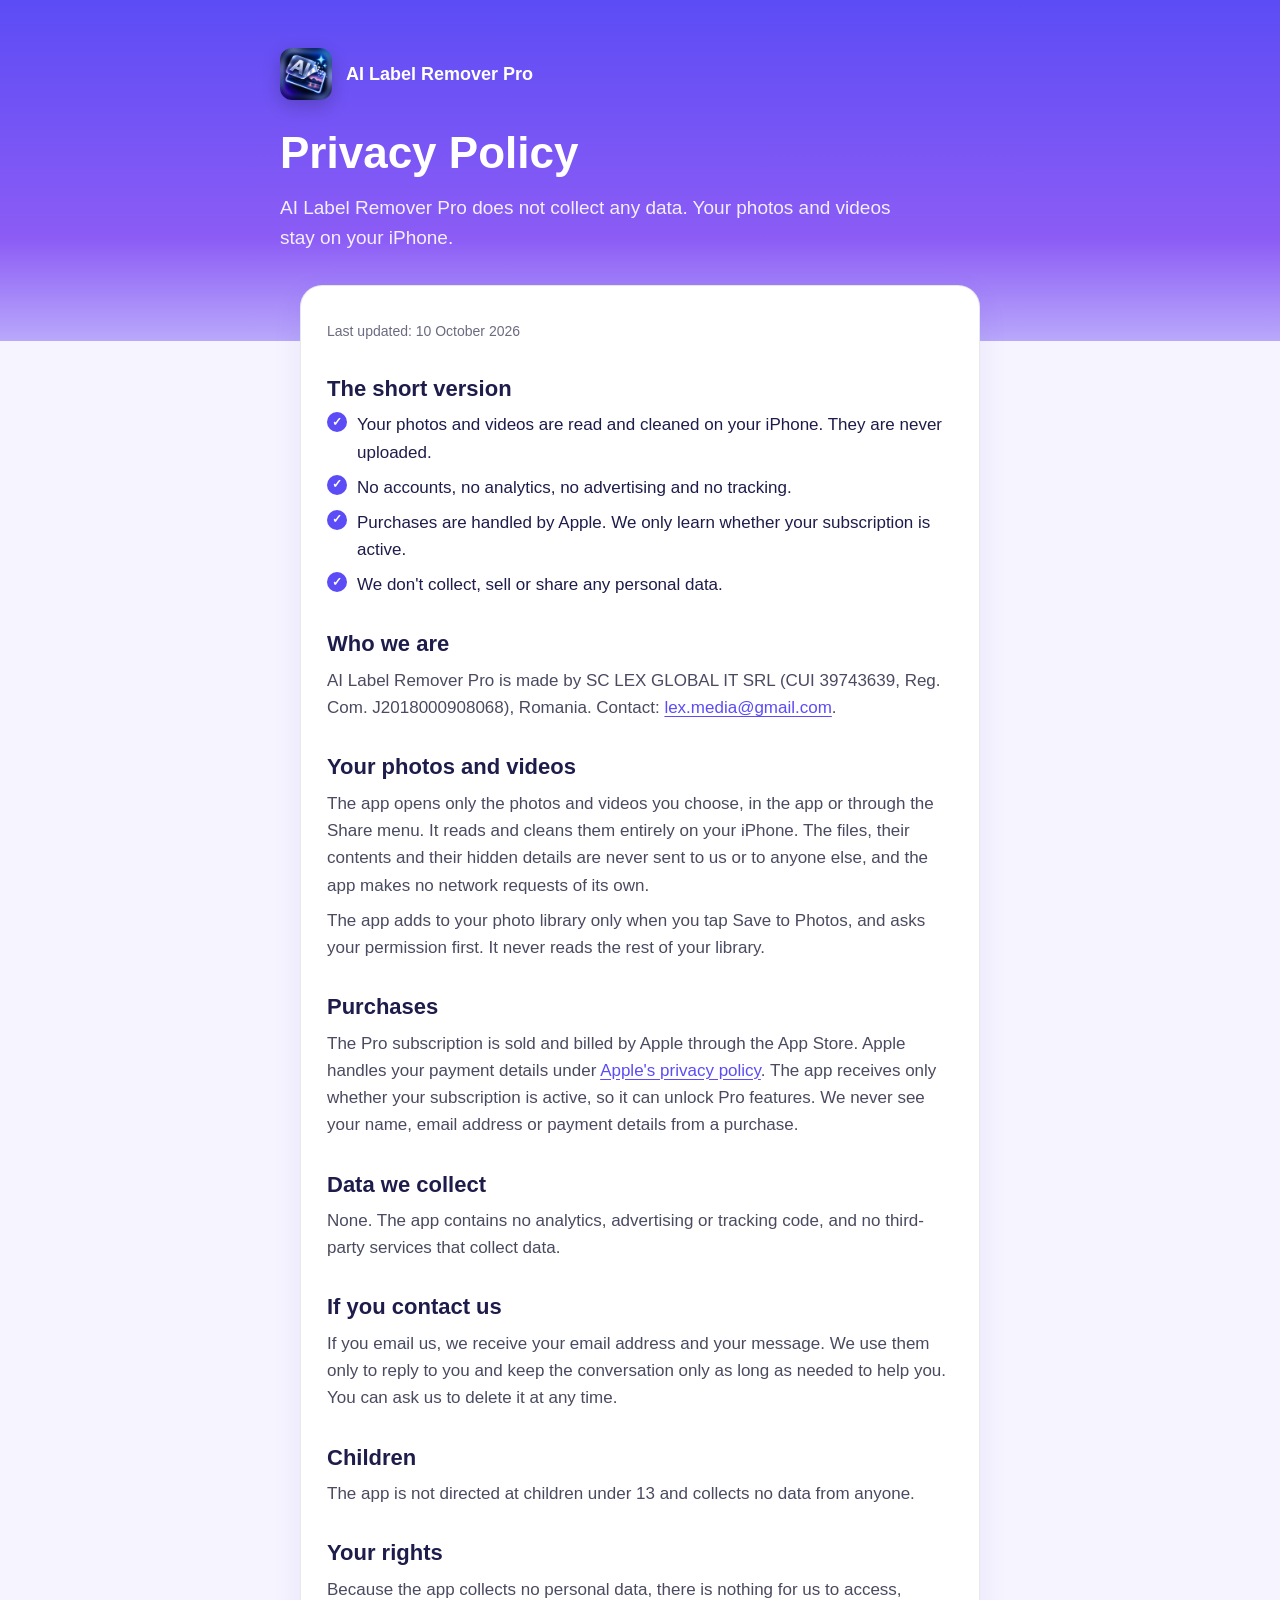
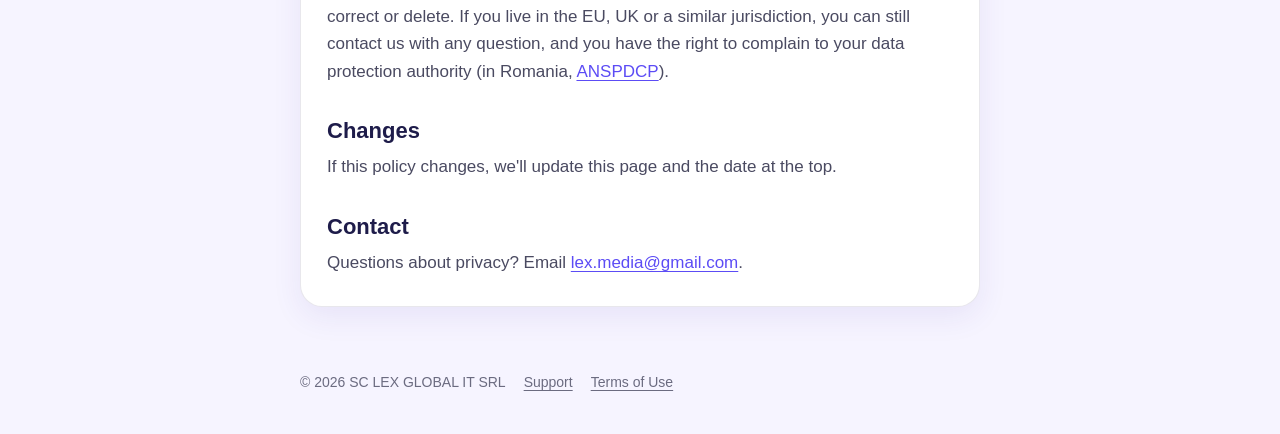
==== privacy/index.html @ e5408a16 "Support and privacy pages for AI Label Remover Pro" ====
<!doctype html>
<html lang="en">
<head>
<meta charset="utf-8">
<meta name="viewport" content="width=device-width, initial-scale=1">
<title>AI Label Remover Pro – Privacy Policy</title>
<meta name="description" content="AI Label Remover Pro does not collect any data. Your photos and videos are processed on your iPhone and never uploaded.">
<link rel="icon" href="../icon.png">
<link rel="stylesheet" href="../style.css">
</head>
<body>
<header class="hero">
  <div class="in">
    <a class="brand" href="../"><img src="../icon.png" alt="" width="52" height="52">AI Label Remover Pro</a>
    <h1>Privacy Policy</h1>
    <p class="lede">AI Label Remover Pro does not collect any data. Your photos and videos stay on your iPhone.</p>
  </div>
</header>
<main>
  <section class="card">
    <p class="date">Last updated: 10 October 2026</p>
    <h2>The short version</h2>
    <ul class="ticks">
      <li>Your photos and videos are read and cleaned on your iPhone. They are never uploaded.</li>
      <li>No accounts, no analytics, no advertising and no tracking.</li>
      <li>Purchases are handled by Apple. We only learn whether your subscription is active.</li>
      <li>We don't collect, sell or share any personal data.</li>
    </ul>

    <h2>Who we are</h2>
    <p>AI Label Remover Pro is made by SC LEX GLOBAL IT SRL (CUI 39743639, Reg. Com. J2018000908068), Romania. Contact: <a href="mailto:lex.media@gmail.com">lex.media@gmail.com</a>.</p>

    <h2>Your photos and videos</h2>
    <p>The app opens only the photos and videos you choose, in the app or through the Share menu. It reads and cleans them entirely on your iPhone. The files, their contents and their hidden details are never sent to us or to anyone else, and the app makes no network requests of its own.</p>
    <p>The app adds to your photo library only when you tap Save to Photos, and asks your permission first. It never reads the rest of your library.</p>

    <h2>Purchases</h2>
    <p>The Pro subscription is sold and billed by Apple through the App Store. Apple handles your payment details under <a href="https://www.apple.com/legal/privacy/">Apple's privacy policy</a>. The app receives only whether your subscription is active, so it can unlock Pro features. We never see your name, email address or payment details from a purchase.</p>

    <h2>Data we collect</h2>
    <p>None. The app contains no analytics, advertising or tracking code, and no third-party services that collect data.</p>

    <h2>If you contact us</h2>
    <p>If you email us, we receive your email address and your message. We use them only to reply to you and keep the conversation only as long as needed to help you. You can ask us to delete it at any time.</p>

    <h2>Children</h2>
    <p>The app is not directed at children under 13 and collects no data from anyone.</p>

    <h2>Your rights</h2>
    <p>Because the app collects no personal data, there is nothing for us to access, correct or delete. If you live in the EU, UK or a similar jurisdiction, you can still contact us with any question, and you have the right to complain to your data protection authority (in Romania, <a href="https://www.dataprotection.ro/">ANSPDCP</a>).</p>

    <h2>Changes</h2>
    <p>If this policy changes, we'll update this page and the date at the top.</p>

    <h2>Contact</h2>
    <p>Questions about privacy? Email <a href="mailto:lex.media@gmail.com">lex.media@gmail.com</a>.</p>
  </section>
</main>
<footer>
  <span>© 2026 SC LEX GLOBAL IT SRL</span>
  <a href="../">Support</a>
  <a href="https://www.apple.com/legal/internet-services/itunes/dev/stdeula/">Terms of Use</a>
</footer>
</body>
</html>
---- style.css ----
:root {
  --violet: #5c4cf5; --purple: #8c5cf5; --ink: #1e1c4a; --body: #4a4a61; --muted: #6b6b80;
  --bg: #f6f4ff; --card: #ffffff; --line: rgba(30, 28, 74, .1);
}
@media (prefers-color-scheme: dark) {
  :root { --ink: #f3f2ff; --body: #c9c8dc; --muted: #9a99b3; --bg: #15132a; --card: #201d3d; --line: rgba(255,255,255,.1); }
}
* { box-sizing: border-box; }
html { -webkit-text-size-adjust: 100%; }
body { margin: 0; background: var(--bg); color: var(--body); font: 17px/1.6 -apple-system, BlinkMacSystemFont, "SF Pro Text", "Segoe UI", Roboto, sans-serif; }
a { color: var(--violet); text-underline-offset: 3px; }
@media (prefers-color-scheme: dark) { a { color: #a99cff; } }
.hero { background: linear-gradient(180deg, var(--violet), var(--purple) 70%, #b9a8fb); color: #fff; padding: 48px 20px 88px; }
.hero .in, main { max-width: 720px; margin: 0 auto; }
.brand { display: flex; align-items: center; gap: 14px; margin-bottom: 28px; color: #fff; text-decoration: none; font-weight: 700; font-size: 18px; }
.brand img { width: 52px; height: 52px; border-radius: 12px; box-shadow: 0 6px 18px rgba(0,0,0,.2); }
.tag { display: inline-block; padding: 6px 12px; border-radius: 999px; background: rgba(255,255,255,.2); font-size: 14px; font-weight: 600; margin-bottom: 14px; }
h1 { margin: 0; color: #fff; font-size: clamp(30px, 6vw, 44px); line-height: 1.15; text-wrap: balance; }
.lede { margin: 14px 0 0; color: rgba(255,255,255,.9); font-size: 19px; max-width: 60ch; }
main { padding: 0 20px 64px; margin-top: -56px; }
.card { background: var(--card); border: 1px solid var(--line); border-radius: 22px; padding: 26px 26px 30px; box-shadow: 0 10px 30px rgba(60, 40, 160, .08); }
.card + .card { margin-top: 18px; }
h2 { color: var(--ink); font-size: 22px; line-height: 1.3; margin: 32px 0 6px; }
.card > h2:first-child { margin-top: 0; }
h3 { color: var(--ink); font-size: 18px; line-height: 1.35; margin: 24px 0 0; }
p, li { margin: 8px 0 0; }
ul { padding-left: 22px; margin: 8px 0 0; }
.ticks { list-style: none; padding: 0; }
.ticks li { position: relative; padding-left: 30px; color: var(--ink); }
.ticks li::before { content: "✓"; position: absolute; left: 0; top: 1px; width: 20px; height: 20px; border-radius: 50%; background: var(--violet); color: #fff; font-size: 12px; font-weight: 800; display: grid; place-items: center; }
.date { color: var(--muted); font-size: 14px; }
.mail { display: inline-block; margin-top: 10px; padding: 12px 18px; border-radius: 999px; background: var(--violet); color: #fff; text-decoration: none; font-weight: 600; word-break: break-all; }
footer { max-width: 720px; margin: 0 auto; padding: 0 20px 40px; color: var(--muted); font-size: 14px; display: flex; flex-wrap: wrap; gap: 8px 18px; }
footer a { color: var(--muted); }
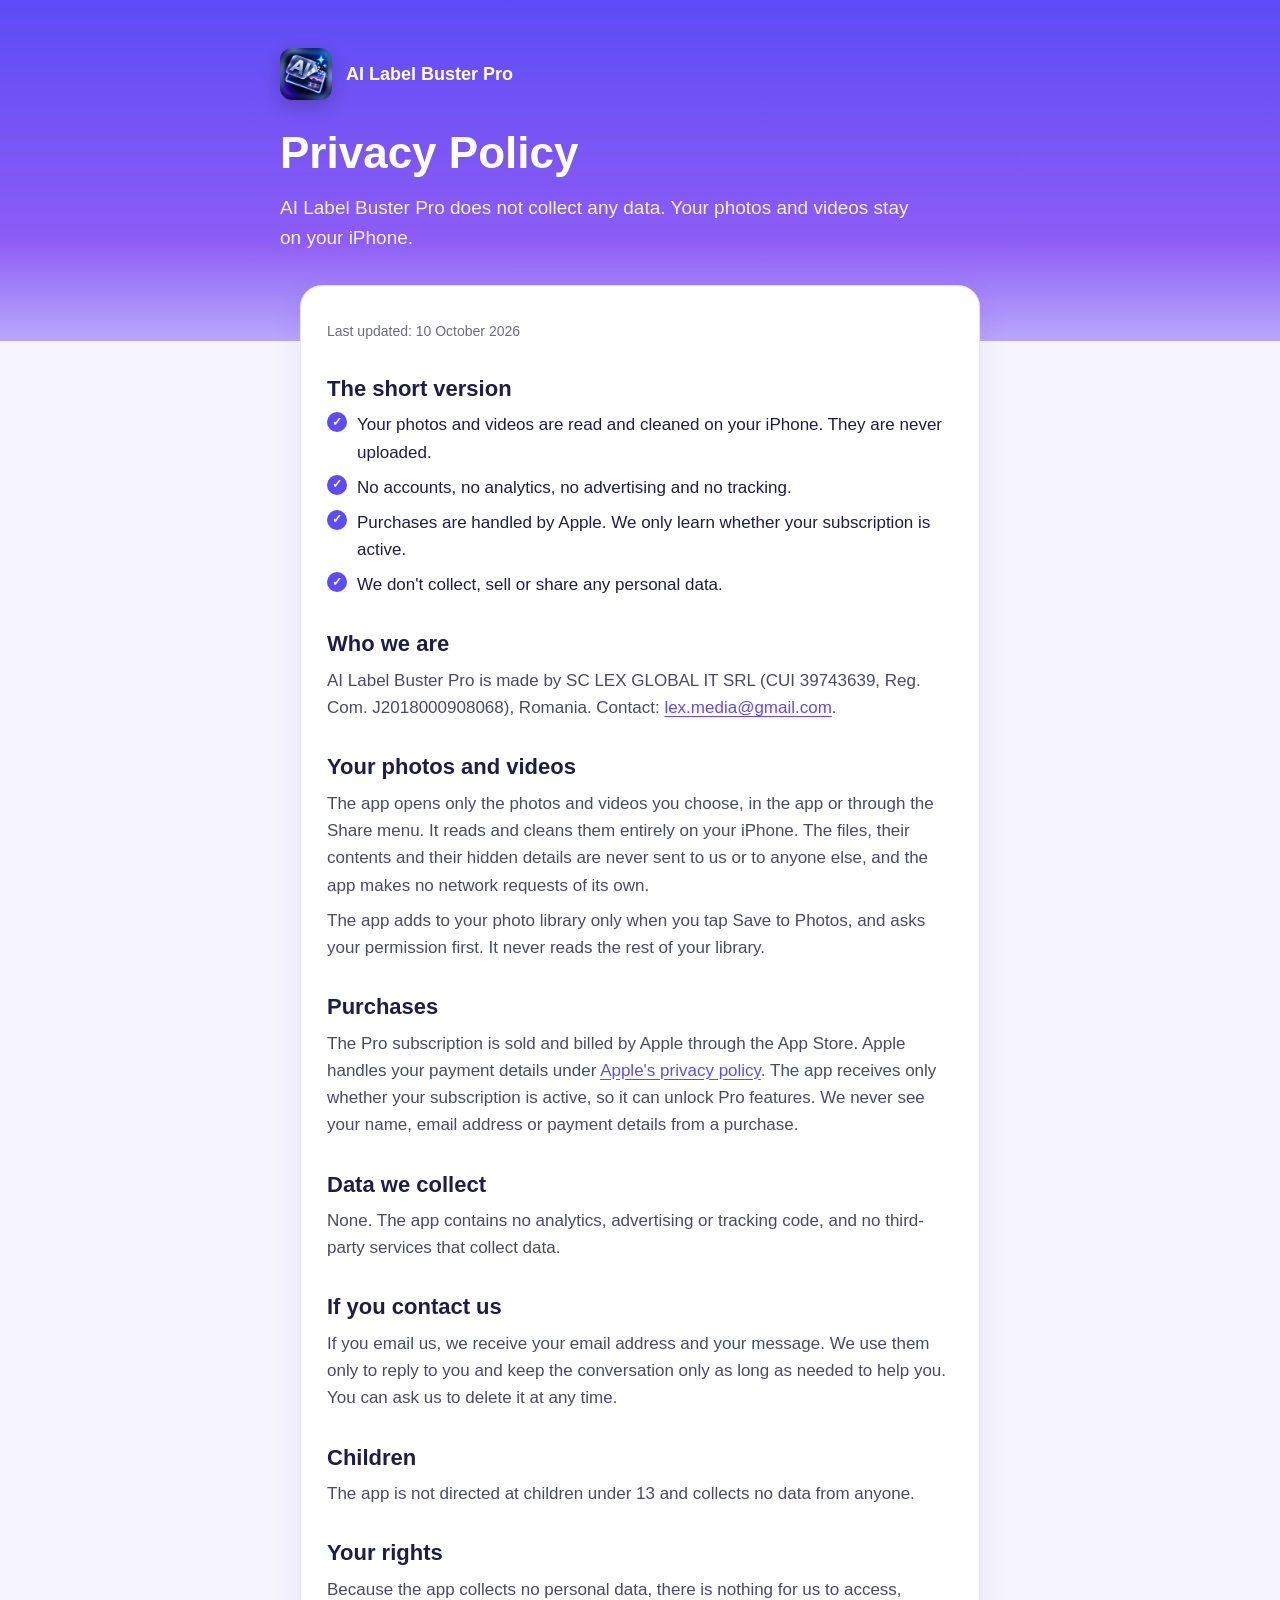
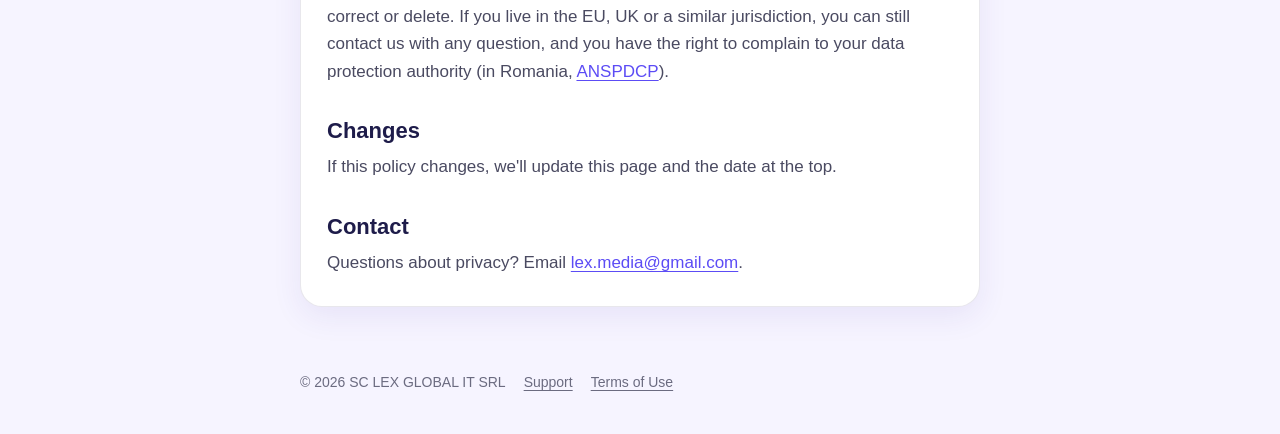
==== commit 6109b42d: "Rename to AI Label Buster Pro" ====
--- a/privacy/index.html
+++ b/privacy/index.html
@@ -3,17 +3,17 @@
 <head>
 <meta charset="utf-8">
 <meta name="viewport" content="width=device-width, initial-scale=1">
-<title>AI Label Remover Pro – Privacy Policy</title>
-<meta name="description" content="AI Label Remover Pro does not collect any data. Your photos and videos are processed on your iPhone and never uploaded.">
+<title>AI Label Buster Pro – Privacy Policy</title>
+<meta name="description" content="AI Label Buster Pro does not collect any data. Your photos and videos are processed on your iPhone and never uploaded.">
 <link rel="icon" href="../icon.png">
 <link rel="stylesheet" href="../style.css">
 </head>
 <body>
 <header class="hero">
   <div class="in">
-    <a class="brand" href="../"><img src="../icon.png" alt="" width="52" height="52">AI Label Remover Pro</a>
+    <a class="brand" href="../"><img src="../icon.png" alt="" width="52" height="52">AI Label Buster Pro</a>
     <h1>Privacy Policy</h1>
-    <p class="lede">AI Label Remover Pro does not collect any data. Your photos and videos stay on your iPhone.</p>
+    <p class="lede">AI Label Buster Pro does not collect any data. Your photos and videos stay on your iPhone.</p>
   </div>
 </header>
 <main>
@@ -28,7 +28,7 @@
     </ul>
 
     <h2>Who we are</h2>
-    <p>AI Label Remover Pro is made by SC LEX GLOBAL IT SRL (CUI 39743639, Reg. Com. J2018000908068), Romania. Contact: <a href="mailto:lex.media@gmail.com">lex.media@gmail.com</a>.</p>
+    <p>AI Label Buster Pro is made by SC LEX GLOBAL IT SRL (CUI 39743639, Reg. Com. J2018000908068), Romania. Contact: <a href="mailto:lex.media@gmail.com">lex.media@gmail.com</a>.</p>
 
     <h2>Your photos and videos</h2>
     <p>The app opens only the photos and videos you choose, in the app or through the Share menu. It reads and cleans them entirely on your iPhone. The files, their contents and their hidden details are never sent to us or to anyone else, and the app makes no network requests of its own.</p>
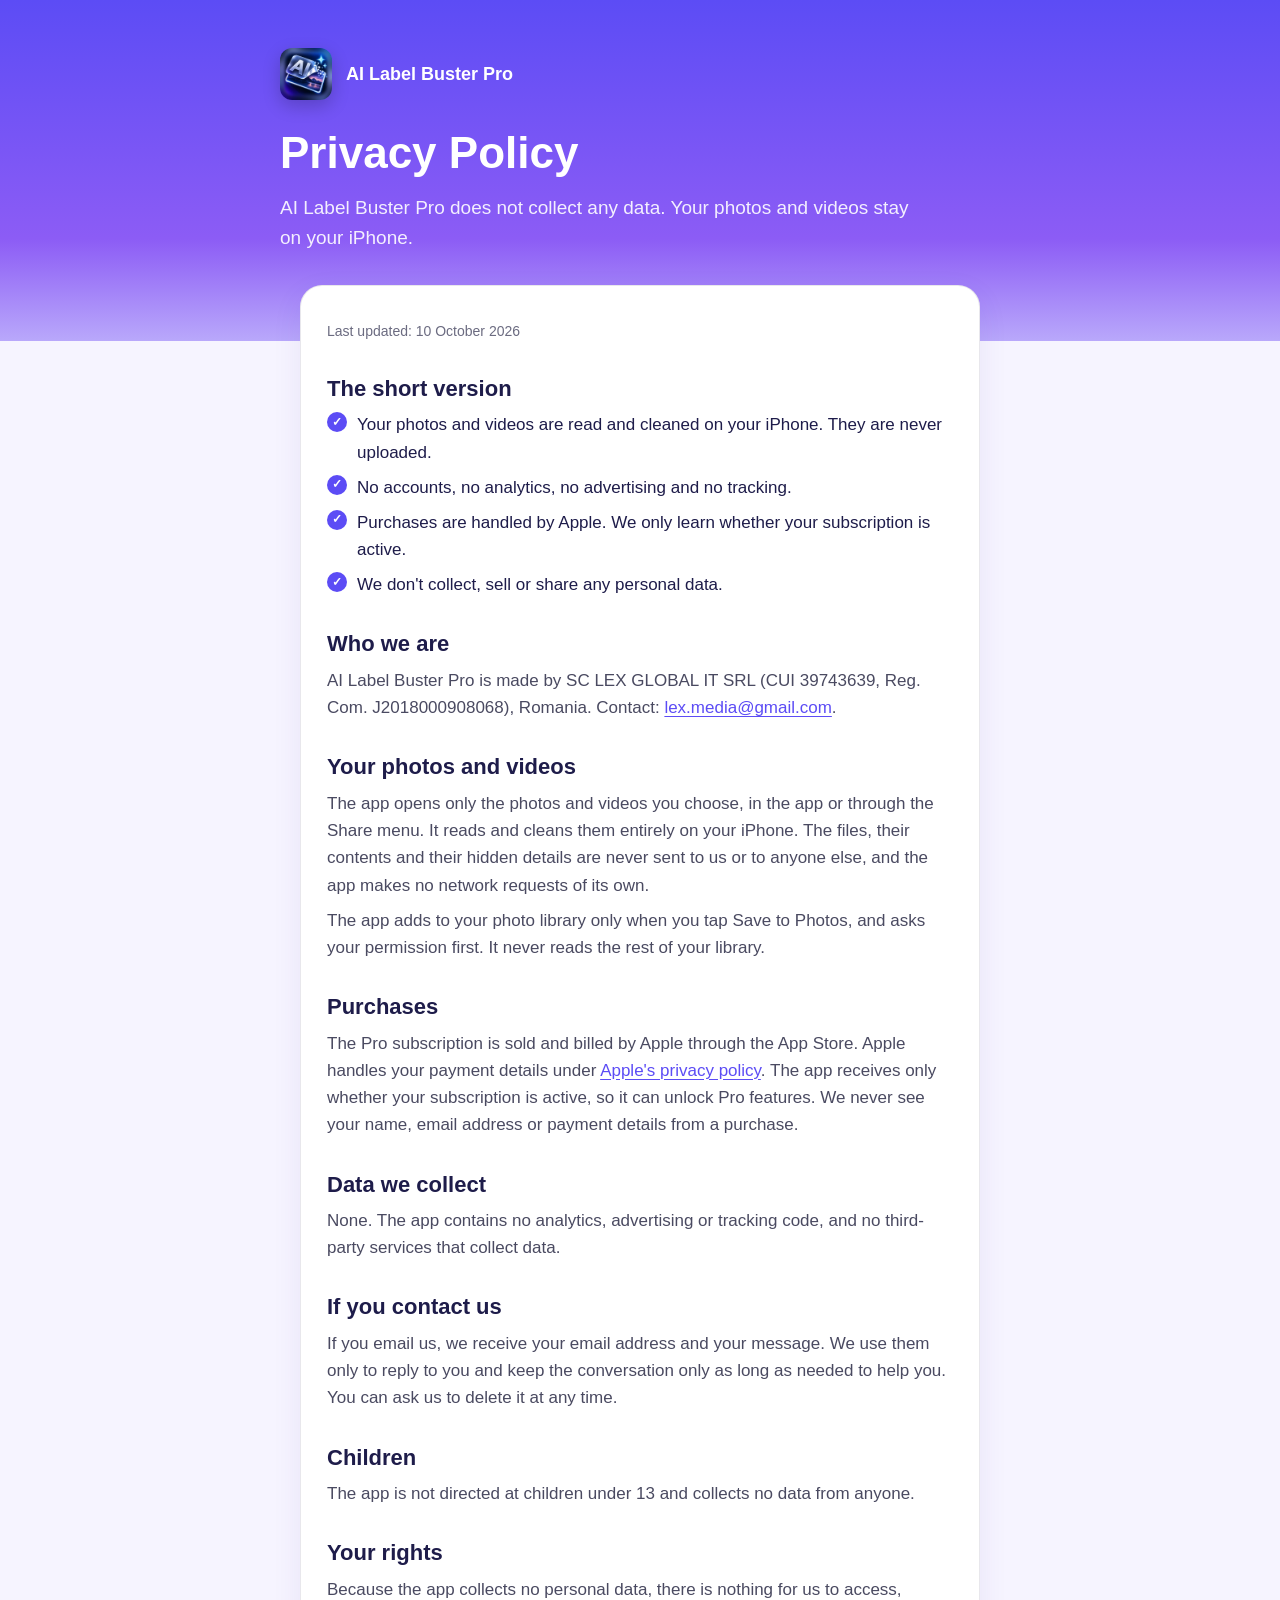
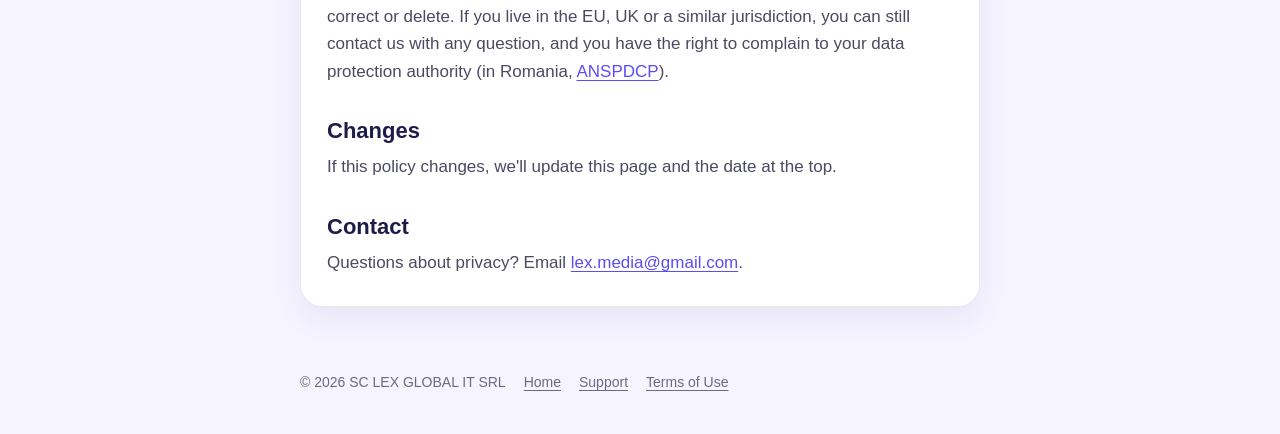
==== commit d326caa9: "Landing page for ailabelbuster.com (keyword-targeted, metacleanai layout in the app's violet palette" ====
--- a/privacy/index.html
+++ b/privacy/index.html
@@ -3,15 +3,16 @@
 <head>
 <meta charset="utf-8">
 <meta name="viewport" content="width=device-width, initial-scale=1">
-<title>AI Label Buster Pro – Privacy Policy</title>
+<title>Privacy Policy | AI Label Buster Pro</title>
 <meta name="description" content="AI Label Buster Pro does not collect any data. Your photos and videos are processed on your iPhone and never uploaded.">
-<link rel="icon" href="../icon.png">
-<link rel="stylesheet" href="../style.css">
+<link rel="icon" href="/favicon.png">
+<link rel="stylesheet" href="/style.css">
+<link rel="canonical" href="https://ailabelbuster.com/privacy/">
 </head>
 <body>
 <header class="hero">
   <div class="in">
-    <a class="brand" href="../"><img src="../icon.png" alt="" width="52" height="52">AI Label Buster Pro</a>
+    <a class="brand" href="/"><img src="/img/icon.webp" alt="" width="52" height="52">AI Label Buster Pro</a>
     <h1>Privacy Policy</h1>
     <p class="lede">AI Label Buster Pro does not collect any data. Your photos and videos stay on your iPhone.</p>
   </div>
@@ -58,7 +59,8 @@
 </main>
 <footer>
   <span>© 2026 SC LEX GLOBAL IT SRL</span>
-  <a href="../">Support</a>
+  <a href="/">Home</a>
+  <a href="/support/">Support</a>
   <a href="https://www.apple.com/legal/internet-services/itunes/dev/stdeula/">Terms of Use</a>
 </footer>
 </body>
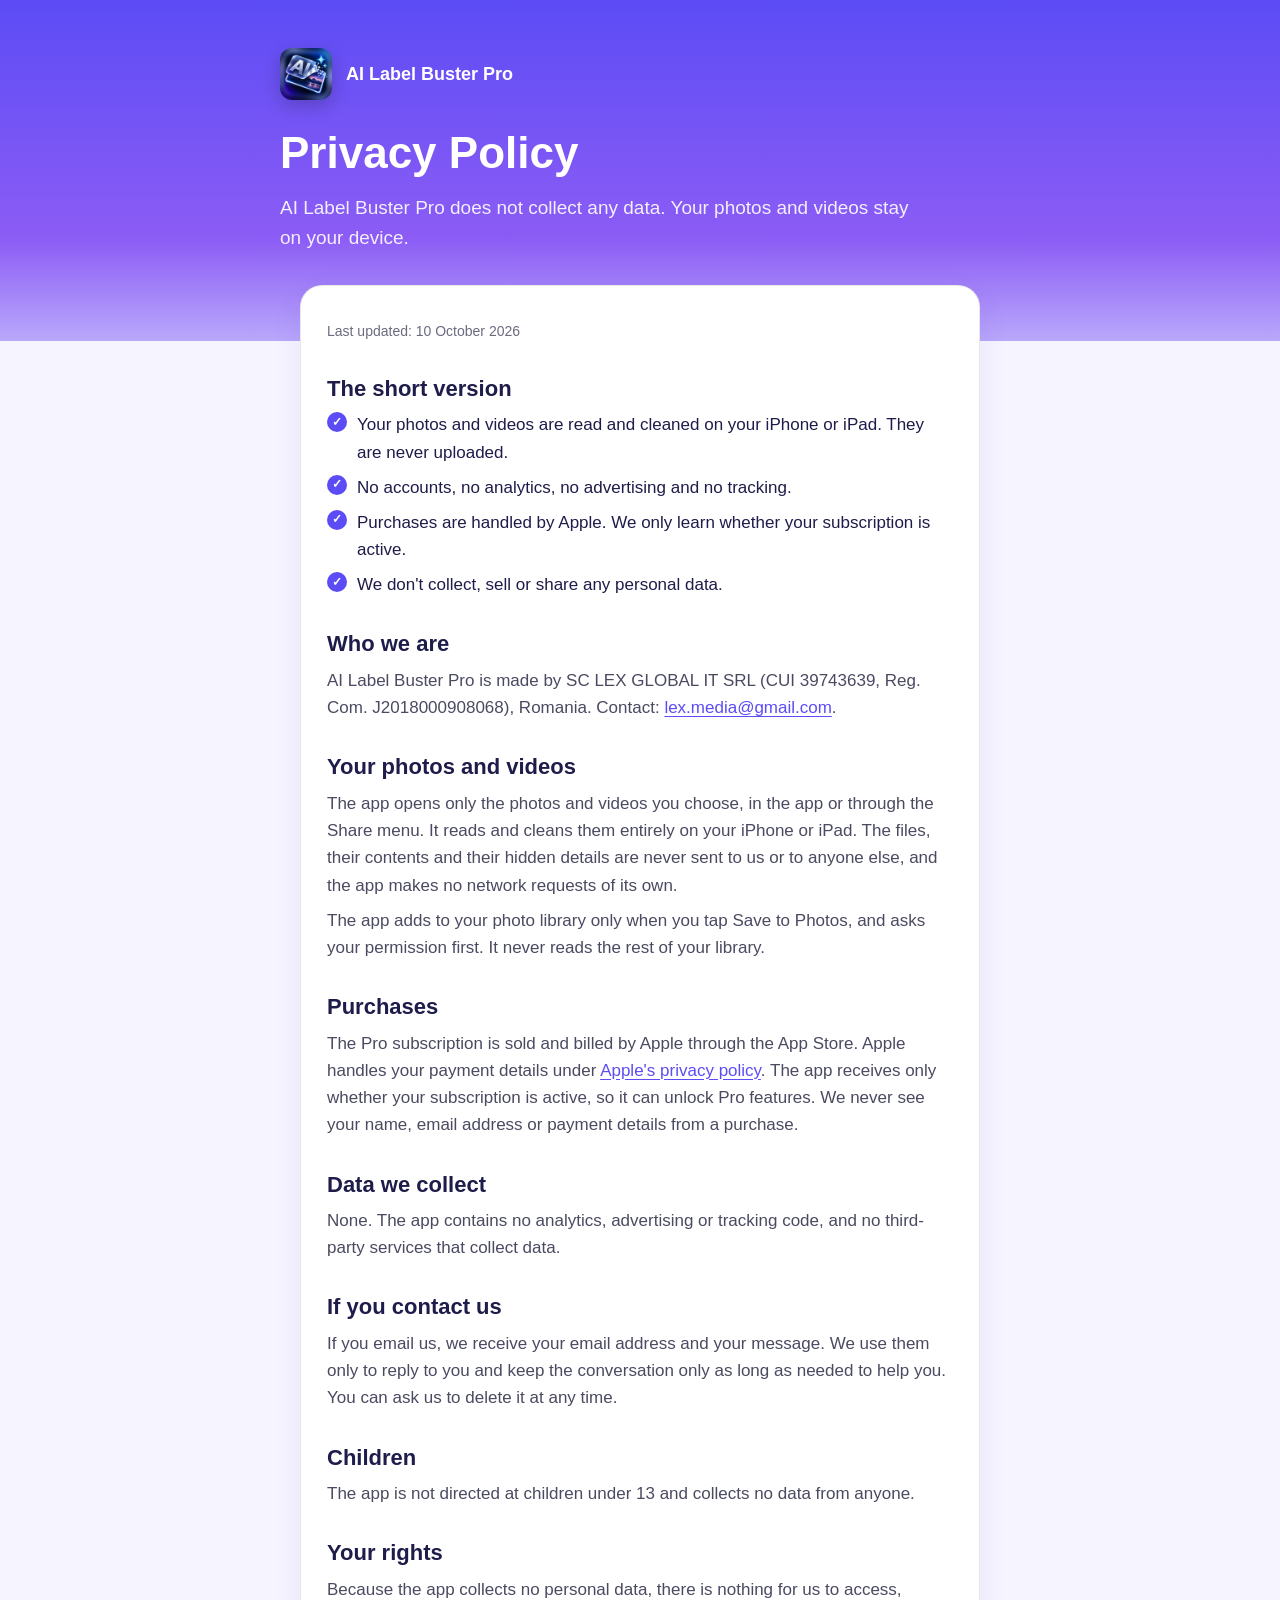
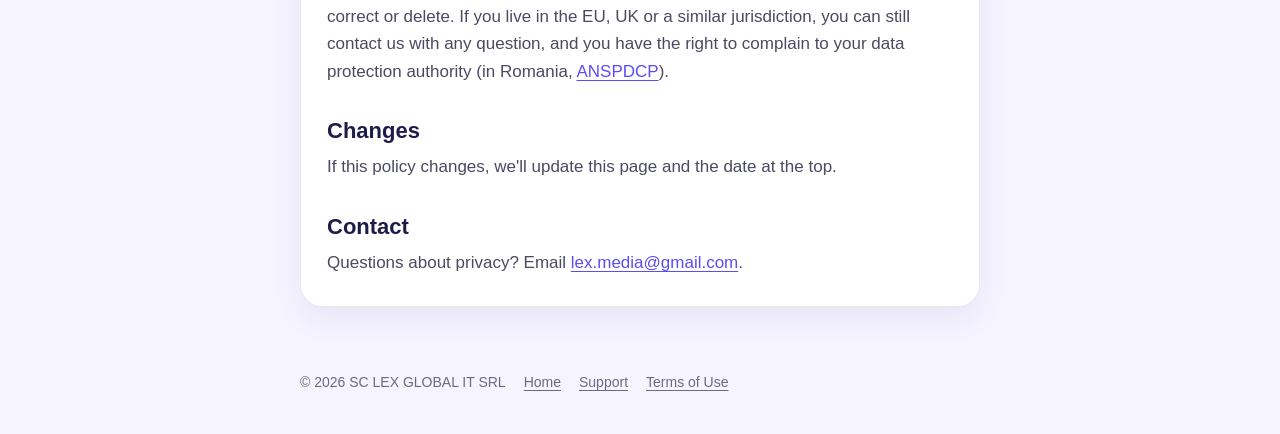
==== commit ce6e6bd2: "Privacy, support and landing copy cover iPad" ====
--- a/privacy/index.html
+++ b/privacy/index.html
@@ -4,7 +4,7 @@
 <meta charset="utf-8">
 <meta name="viewport" content="width=device-width, initial-scale=1">
 <title>Privacy Policy | AI Label Buster Pro</title>
-<meta name="description" content="AI Label Buster Pro does not collect any data. Your photos and videos are processed on your iPhone and never uploaded.">
+<meta name="description" content="AI Label Buster Pro does not collect any data. Your photos and videos are processed on your iPhone or iPad and never uploaded.">
 <link rel="icon" href="/favicon.png">
 <link rel="stylesheet" href="/style.css">
 <link rel="canonical" href="https://ailabelbuster.com/privacy/">
@@ -14,7 +14,7 @@
   <div class="in">
     <a class="brand" href="/"><img src="/img/icon.webp" alt="" width="52" height="52">AI Label Buster Pro</a>
     <h1>Privacy Policy</h1>
-    <p class="lede">AI Label Buster Pro does not collect any data. Your photos and videos stay on your iPhone.</p>
+    <p class="lede">AI Label Buster Pro does not collect any data. Your photos and videos stay on your device.</p>
   </div>
 </header>
 <main>
@@ -22,7 +22,7 @@
     <p class="date">Last updated: 10 October 2026</p>
     <h2>The short version</h2>
     <ul class="ticks">
-      <li>Your photos and videos are read and cleaned on your iPhone. They are never uploaded.</li>
+      <li>Your photos and videos are read and cleaned on your iPhone or iPad. They are never uploaded.</li>
       <li>No accounts, no analytics, no advertising and no tracking.</li>
       <li>Purchases are handled by Apple. We only learn whether your subscription is active.</li>
       <li>We don't collect, sell or share any personal data.</li>
@@ -32,7 +32,7 @@
     <p>AI Label Buster Pro is made by SC LEX GLOBAL IT SRL (CUI 39743639, Reg. Com. J2018000908068), Romania. Contact: <a href="mailto:lex.media@gmail.com">lex.media@gmail.com</a>.</p>
 
     <h2>Your photos and videos</h2>
-    <p>The app opens only the photos and videos you choose, in the app or through the Share menu. It reads and cleans them entirely on your iPhone. The files, their contents and their hidden details are never sent to us or to anyone else, and the app makes no network requests of its own.</p>
+    <p>The app opens only the photos and videos you choose, in the app or through the Share menu. It reads and cleans them entirely on your iPhone or iPad. The files, their contents and their hidden details are never sent to us or to anyone else, and the app makes no network requests of its own.</p>
     <p>The app adds to your photo library only when you tap Save to Photos, and asks your permission first. It never reads the rest of your library.</p>
 
     <h2>Purchases</h2>
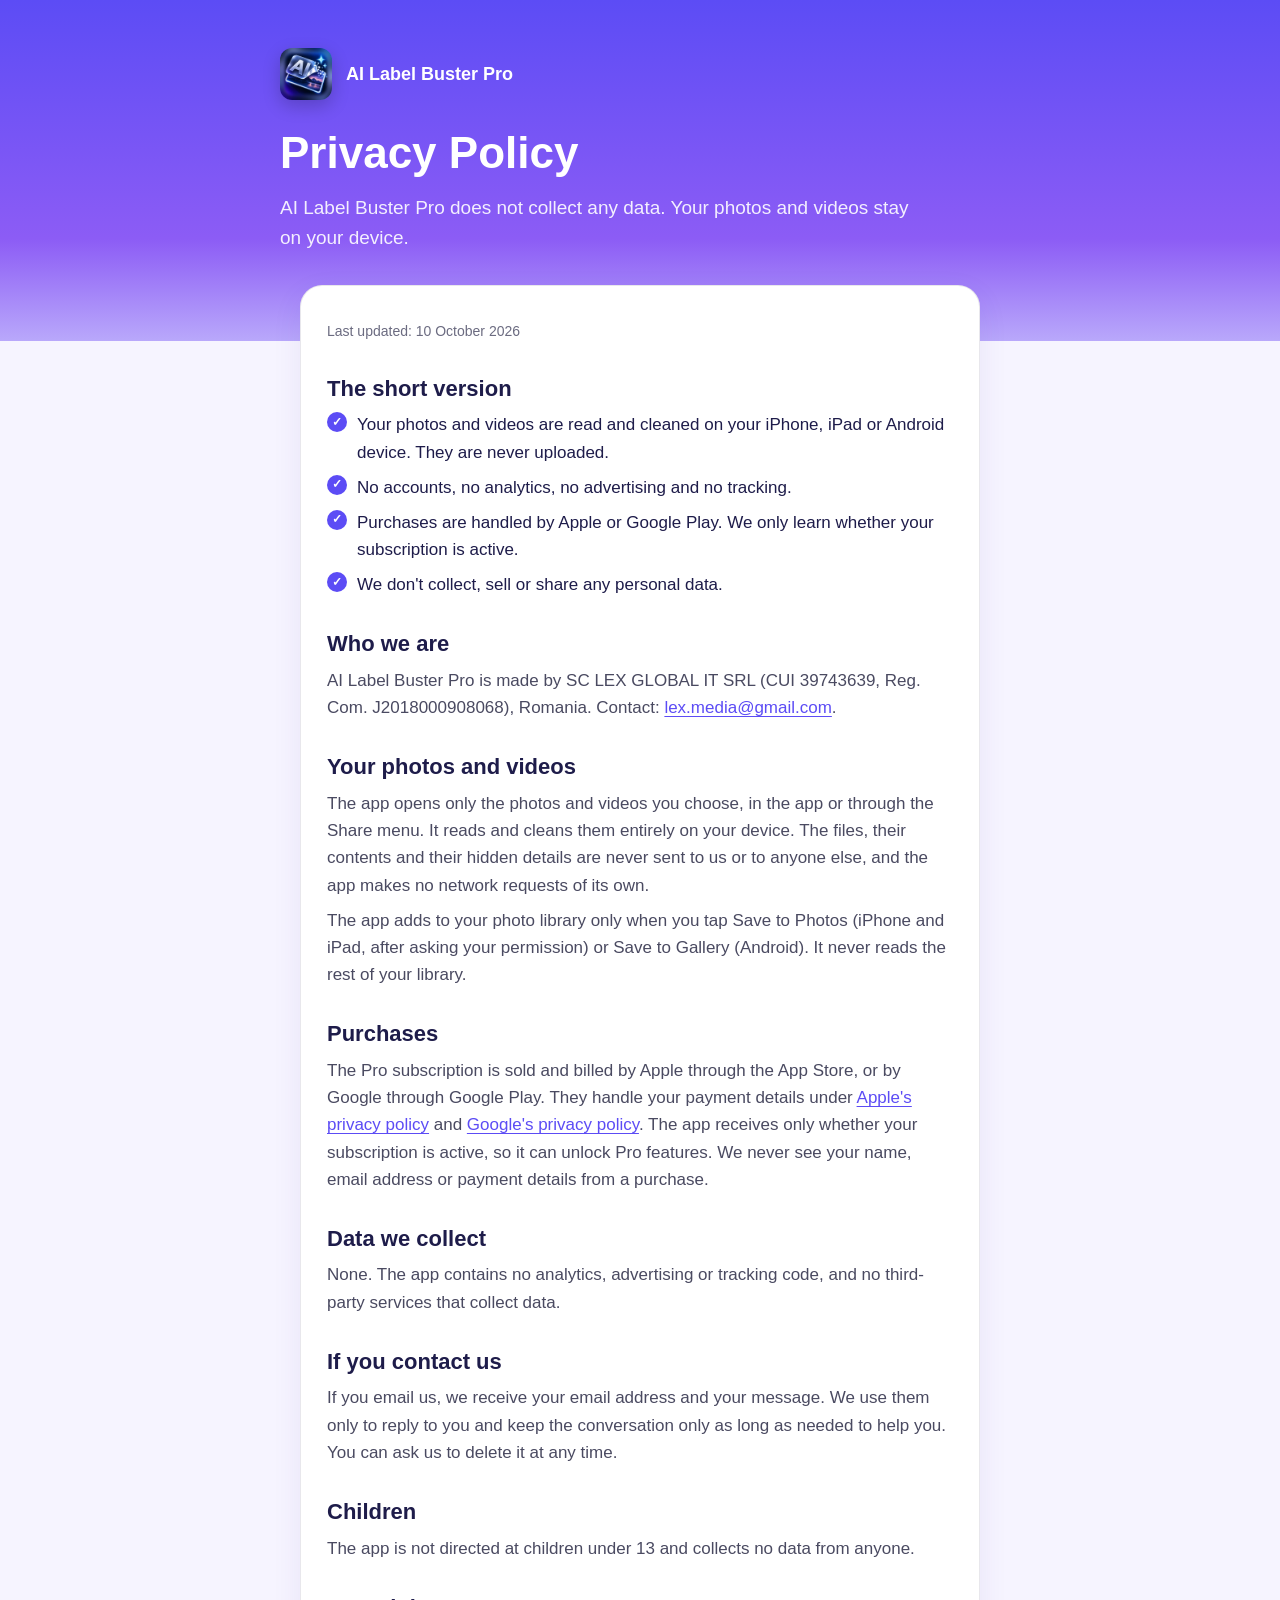
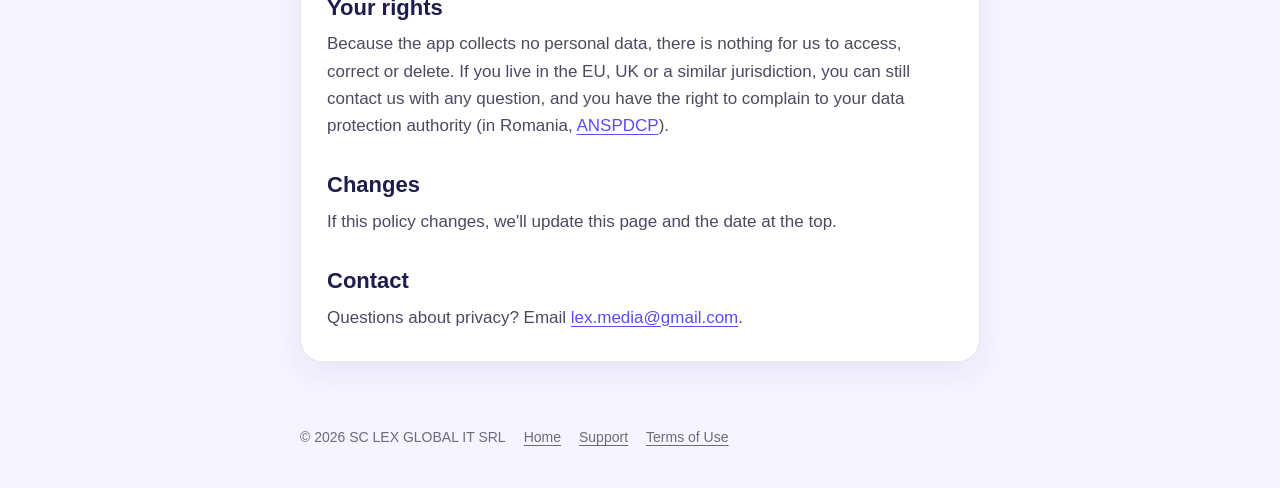
==== commit df090c96: "Google Play is live: Get it on Google Play buttons (hero, pricing, closing), Android in the hero cop" ====
--- a/privacy/index.html
+++ b/privacy/index.html
@@ -4,10 +4,11 @@
 <meta charset="utf-8">
 <meta name="viewport" content="width=device-width, initial-scale=1">
 <title>Privacy Policy | AI Label Buster Pro</title>
-<meta name="description" content="AI Label Buster Pro does not collect any data. Your photos and videos are processed on your iPhone or iPad and never uploaded.">
+<meta name="description" content="AI Label Buster Pro does not collect any data. Your photos and videos are processed on your iPhone, iPad or Android device and never uploaded.">
 <link rel="icon" href="/favicon.png">
 <link rel="stylesheet" href="/style.css">
 <link rel="canonical" href="https://ailabelbuster.com/privacy/">
+<script type="application/ld+json">{"@context":"https://schema.org","@graph":[{"@type":"WebPage","@id":"https://ailabelbuster.com/privacy/#page","url":"https://ailabelbuster.com/privacy/","name":"Privacy Policy","isPartOf":{"@id":"https://ailabelbuster.com/#site"},"about":{"@id":"https://ailabelbuster.com/#app"},"breadcrumb":{"@id":"https://ailabelbuster.com/privacy/#breadcrumb"},"dateModified":"2026-10-10","inLanguage":"en"},{"@type":"BreadcrumbList","@id":"https://ailabelbuster.com/privacy/#breadcrumb","itemListElement":[{"@type":"ListItem","position":1,"name":"AI Label Buster Pro","item":"https://ailabelbuster.com/"},{"@type":"ListItem","position":2,"name":"Privacy Policy","item":"https://ailabelbuster.com/privacy/"}]}]}</script>
 </head>
 <body>
 <header class="hero">
@@ -22,9 +23,9 @@
     <p class="date">Last updated: 10 October 2026</p>
     <h2>The short version</h2>
     <ul class="ticks">
-      <li>Your photos and videos are read and cleaned on your iPhone or iPad. They are never uploaded.</li>
+      <li>Your photos and videos are read and cleaned on your iPhone, iPad or Android device. They are never uploaded.</li>
       <li>No accounts, no analytics, no advertising and no tracking.</li>
-      <li>Purchases are handled by Apple. We only learn whether your subscription is active.</li>
+      <li>Purchases are handled by Apple or Google Play. We only learn whether your subscription is active.</li>
       <li>We don't collect, sell or share any personal data.</li>
     </ul>
 
@@ -32,11 +33,11 @@
     <p>AI Label Buster Pro is made by SC LEX GLOBAL IT SRL (CUI 39743639, Reg. Com. J2018000908068), Romania. Contact: <a href="mailto:lex.media@gmail.com">lex.media@gmail.com</a>.</p>
 
     <h2>Your photos and videos</h2>
-    <p>The app opens only the photos and videos you choose, in the app or through the Share menu. It reads and cleans them entirely on your iPhone or iPad. The files, their contents and their hidden details are never sent to us or to anyone else, and the app makes no network requests of its own.</p>
-    <p>The app adds to your photo library only when you tap Save to Photos, and asks your permission first. It never reads the rest of your library.</p>
+    <p>The app opens only the photos and videos you choose, in the app or through the Share menu. It reads and cleans them entirely on your device. The files, their contents and their hidden details are never sent to us or to anyone else, and the app makes no network requests of its own.</p>
+    <p>The app adds to your photo library only when you tap Save to Photos (iPhone and iPad, after asking your permission) or Save to Gallery (Android). It never reads the rest of your library.</p>
 
     <h2>Purchases</h2>
-    <p>The Pro subscription is sold and billed by Apple through the App Store. Apple handles your payment details under <a href="https://www.apple.com/legal/privacy/">Apple's privacy policy</a>. The app receives only whether your subscription is active, so it can unlock Pro features. We never see your name, email address or payment details from a purchase.</p>
+    <p>The Pro subscription is sold and billed by Apple through the App Store, or by Google through Google Play. They handle your payment details under <a href="https://www.apple.com/legal/privacy/">Apple's privacy policy</a> and <a href="https://policies.google.com/privacy">Google's privacy policy</a>. The app receives only whether your subscription is active, so it can unlock Pro features. We never see your name, email address or payment details from a purchase.</p>
 
     <h2>Data we collect</h2>
     <p>None. The app contains no analytics, advertising or tracking code, and no third-party services that collect data.</p>
@@ -61,7 +62,7 @@
   <span>© 2026 SC LEX GLOBAL IT SRL</span>
   <a href="/">Home</a>
   <a href="/support/">Support</a>
-  <a href="https://www.apple.com/legal/internet-services/itunes/dev/stdeula/">Terms of Use</a>
+  <a href="/terms/">Terms of Use</a>
 </footer>
 </body>
 </html>
